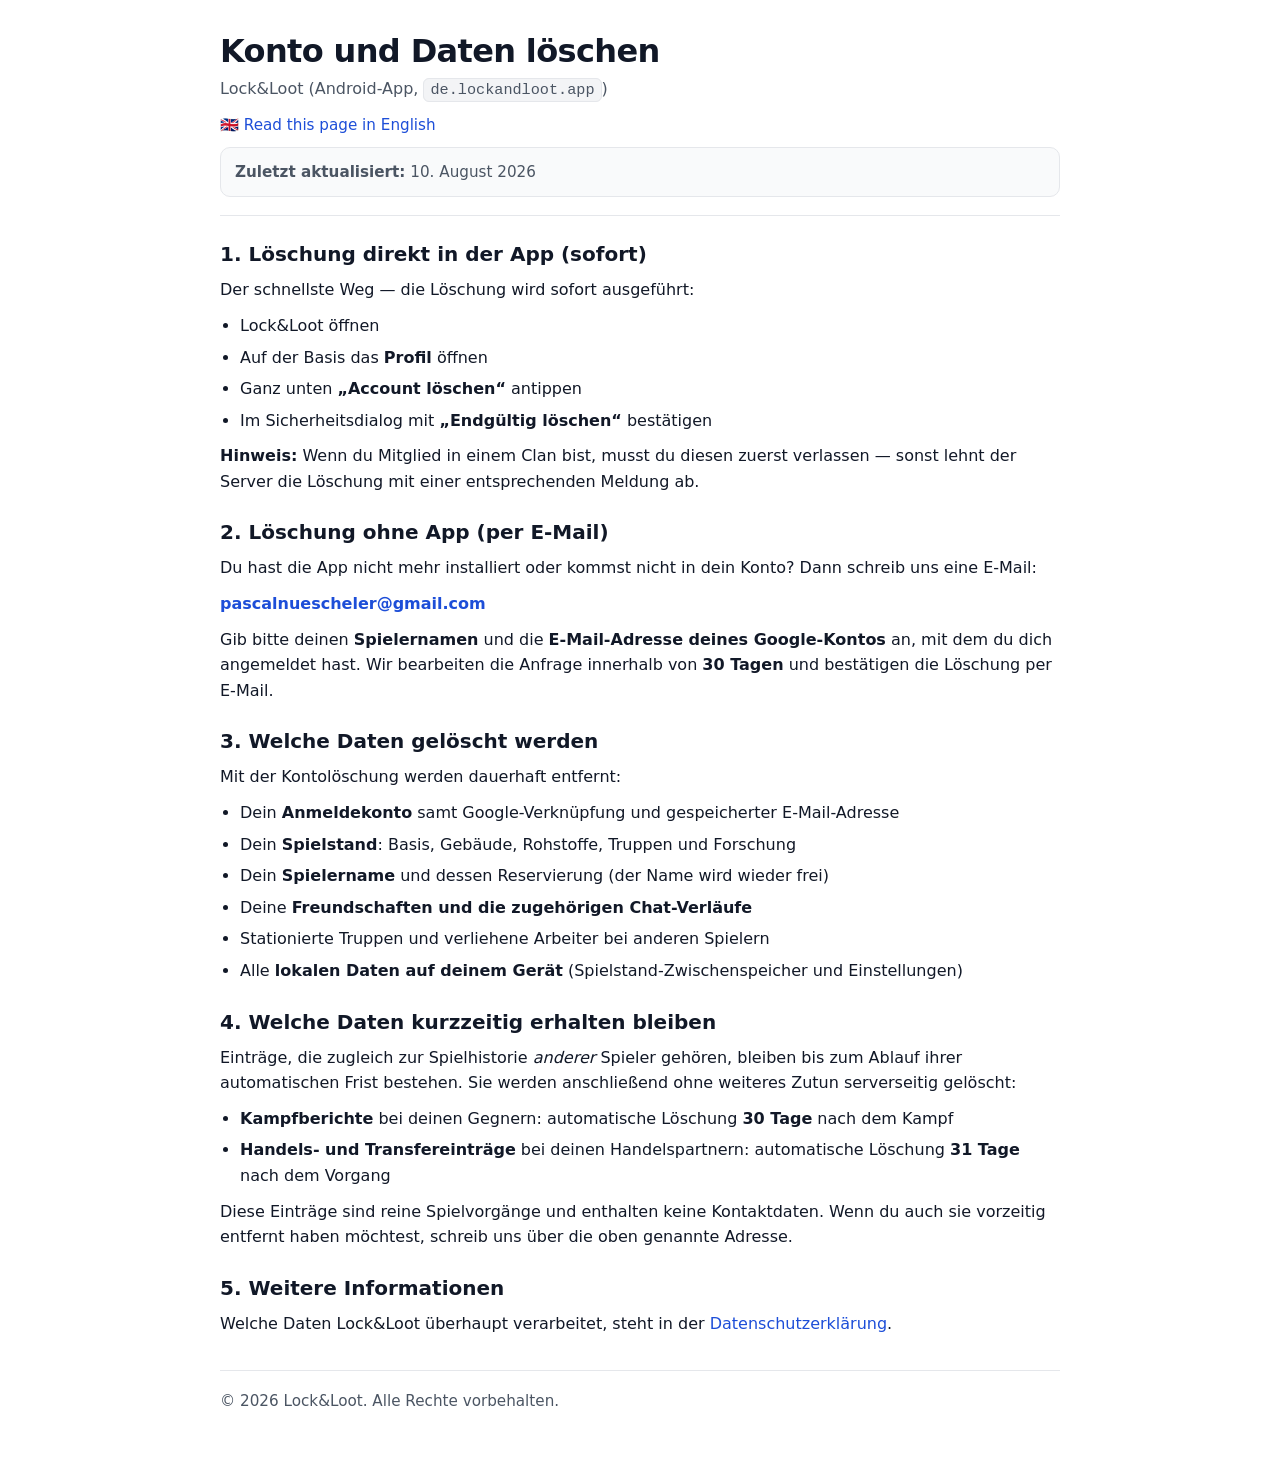
==== account-deletion/index.html @ 4d718bc0 "Seite zur Kontoloeschung (DE+EN) + exakte Aufbewahrungsfristen Google verlangt fuer Apps mit Kontoer" ====
<!doctype html>
<html lang="de">
<head>
  <meta charset="utf-8" />
  <meta name="viewport" content="width=device-width, initial-scale=1" />
  <meta name="robots" content="index,follow" />
  <title>Lock&amp;Loot – Konto und Daten löschen</title>
  <meta name="description" content="So löschst du dein Lock&Loot-Konto und alle zugehörigen Daten." />
  <link rel="stylesheet" href="../privacy-policy/style.css" />
</head>
<body>
  <div class="container">
    <header>
      <h1>Konto und Daten löschen</h1>
      <p class="subtitle">Lock&amp;Loot (Android-App, <code>de.lockandloot.app</code>)</p>
      <p class="lang-switch">🇬🇧 <a href="./en.html">Read this page in English</a></p>
      <div class="meta">
        <div><strong>Zuletzt aktualisiert:</strong> 10. August 2026</div>
      </div>
    </header>

    <main>
      <section id="in-app">
        <h2>1. Löschung direkt in der App (sofort)</h2>
        <p>
          Der schnellste Weg — die Löschung wird sofort ausgeführt:
        </p>
        <ul>
          <li>Lock&amp;Loot öffnen</li>
          <li>Auf der Basis das <strong>Profil</strong> öffnen</li>
          <li>Ganz unten <strong>„Account löschen“</strong> antippen</li>
          <li>Im Sicherheitsdialog mit <strong>„Endgültig löschen“</strong> bestätigen</li>
        </ul>
        <p>
          <strong>Hinweis:</strong> Wenn du Mitglied in einem Clan bist, musst du diesen zuerst verlassen —
          sonst lehnt der Server die Löschung mit einer entsprechenden Meldung ab.
        </p>
      </section>

      <section id="per-mail">
        <h2>2. Löschung ohne App (per E-Mail)</h2>
        <p>
          Du hast die App nicht mehr installiert oder kommst nicht in dein Konto? Dann schreib uns eine E-Mail:
        </p>
        <p>
          <strong>
            <a href="mailto:pascalnuescheler@gmail.com?subject=Konto%20l%C3%B6schen%20(Lock%26Loot)">pascalnuescheler@gmail.com</a>
          </strong>
        </p>
        <p>
          Gib bitte deinen <strong>Spielernamen</strong> und die <strong>E-Mail-Adresse deines Google-Kontos</strong> an,
          mit dem du dich angemeldet hast. Wir bearbeiten die Anfrage innerhalb von <strong>30 Tagen</strong>
          und bestätigen die Löschung per E-Mail.
        </p>
      </section>

      <section id="was-geloescht-wird">
        <h2>3. Welche Daten gelöscht werden</h2>
        <p>Mit der Kontolöschung werden dauerhaft entfernt:</p>
        <ul>
          <li>Dein <strong>Anmeldekonto</strong> samt Google-Verknüpfung und gespeicherter E-Mail-Adresse</li>
          <li>Dein <strong>Spielstand</strong>: Basis, Gebäude, Rohstoffe, Truppen und Forschung</li>
          <li>Dein <strong>Spielername</strong> und dessen Reservierung (der Name wird wieder frei)</li>
          <li>Deine <strong>Freundschaften und die zugehörigen Chat-Verläufe</strong></li>
          <li>Stationierte Truppen und verliehene Arbeiter bei anderen Spielern</li>
          <li>Alle <strong>lokalen Daten auf deinem Gerät</strong> (Spielstand-Zwischenspeicher und Einstellungen)</li>
        </ul>
      </section>

      <section id="was-bleibt">
        <h2>4. Welche Daten kurzzeitig erhalten bleiben</h2>
        <p>
          Einträge, die zugleich zur Spielhistorie <em>anderer</em> Spieler gehören, bleiben bis zum Ablauf ihrer
          automatischen Frist bestehen. Sie werden anschließend ohne weiteres Zutun serverseitig gelöscht:
        </p>
        <ul>
          <li><strong>Kampfberichte</strong> bei deinen Gegnern: automatische Löschung <strong>30 Tage</strong> nach dem Kampf</li>
          <li><strong>Handels- und Transfereinträge</strong> bei deinen Handelspartnern: automatische Löschung <strong>31 Tage</strong> nach dem Vorgang</li>
        </ul>
        <p>
          Diese Einträge sind reine Spielvorgänge und enthalten keine Kontaktdaten. Wenn du auch sie vorzeitig
          entfernt haben möchtest, schreib uns über die oben genannte Adresse.
        </p>
      </section>

      <section id="datenschutz">
        <h2>5. Weitere Informationen</h2>
        <p>
          Welche Daten Lock&amp;Loot überhaupt verarbeitet, steht in der
          <a href="../privacy-policy/">Datenschutzerklärung</a>.
        </p>
      </section>
    </main>

    <footer>
      <div>
        © <span id="year">2026</span> Lock&amp;Loot. Alle Rechte vorbehalten.
      </div>
      <script>
        (function () {
          var el = document.getElementById('year');
          if (el) el.textContent = String(new Date().getFullYear());
        })();
      </script>
    </footer>
  </div>
</body>
</html>
---- privacy-policy/style.css ----
/* Lock&Loot legal pages styles (simple, responsive, GitHub Pages friendly) */

:root {
  --bg: #ffffff;
  --fg: #111827;
  --muted: #4b5563;
  --border: #e5e7eb;
  --link: #1d4ed8;
  --link-hover: #1e40af;
  --card: #f9fafb;
}

* {
  box-sizing: border-box;
}

html, body {
  height: 100%;
}

body {
  margin: 0;
  font-family: system-ui, -apple-system, Segoe UI, Roboto, Helvetica, Arial, "Apple Color Emoji", "Segoe UI Emoji";
  color: var(--fg);
  background: var(--bg);
  line-height: 1.6;
}

a {
  color: var(--link);
  text-decoration: none;
}

a:hover, a:focus {
  color: var(--link-hover);
  text-decoration: underline;
}

.container {
  max-width: 880px;
  margin: 0 auto;
  padding: 32px 20px 56px;
}

header {
  padding-bottom: 18px;
  border-bottom: 1px solid var(--border);
  margin-bottom: 26px;
}

h1 {
  margin: 0 0 6px;
  font-size: 2rem;
  line-height: 1.2;
  letter-spacing: -0.02em;
}

.subtitle {
  margin: 0;
  color: var(--muted);
}

.lang-switch {
  margin: 10px 0 0;
  font-size: 0.95rem;
}

.meta {
  margin-top: 10px;
  padding: 12px 14px;
  background: var(--card);
  border: 1px solid var(--border);
  border-radius: 10px;
  color: var(--muted);
  font-size: 0.95rem;
}

main section {
  margin: 26px 0;
}

h2 {
  margin: 0 0 10px;
  font-size: 1.25rem;
  line-height: 1.25;
}

p {
  margin: 10px 0;
}

ul {
  margin: 10px 0 10px 20px;
  padding: 0;
}

li {
  margin: 6px 0;
}

code {
  font-family: ui-monospace, SFMono-Regular, Menlo, Monaco, Consolas, "Liberation Mono", "Courier New", monospace;
  font-size: 0.95em;
  background: #f3f4f6;
  border: 1px solid var(--border);
  padding: 2px 6px;
  border-radius: 6px;
}

footer {
  margin-top: 34px;
  padding-top: 18px;
  border-top: 1px solid var(--border);
  color: var(--muted);
  font-size: 0.95rem;
}

@media (max-width: 520px) {
  .container {
    padding: 24px 16px 44px;
  }

  h1 {
    font-size: 1.65rem;
  }
}
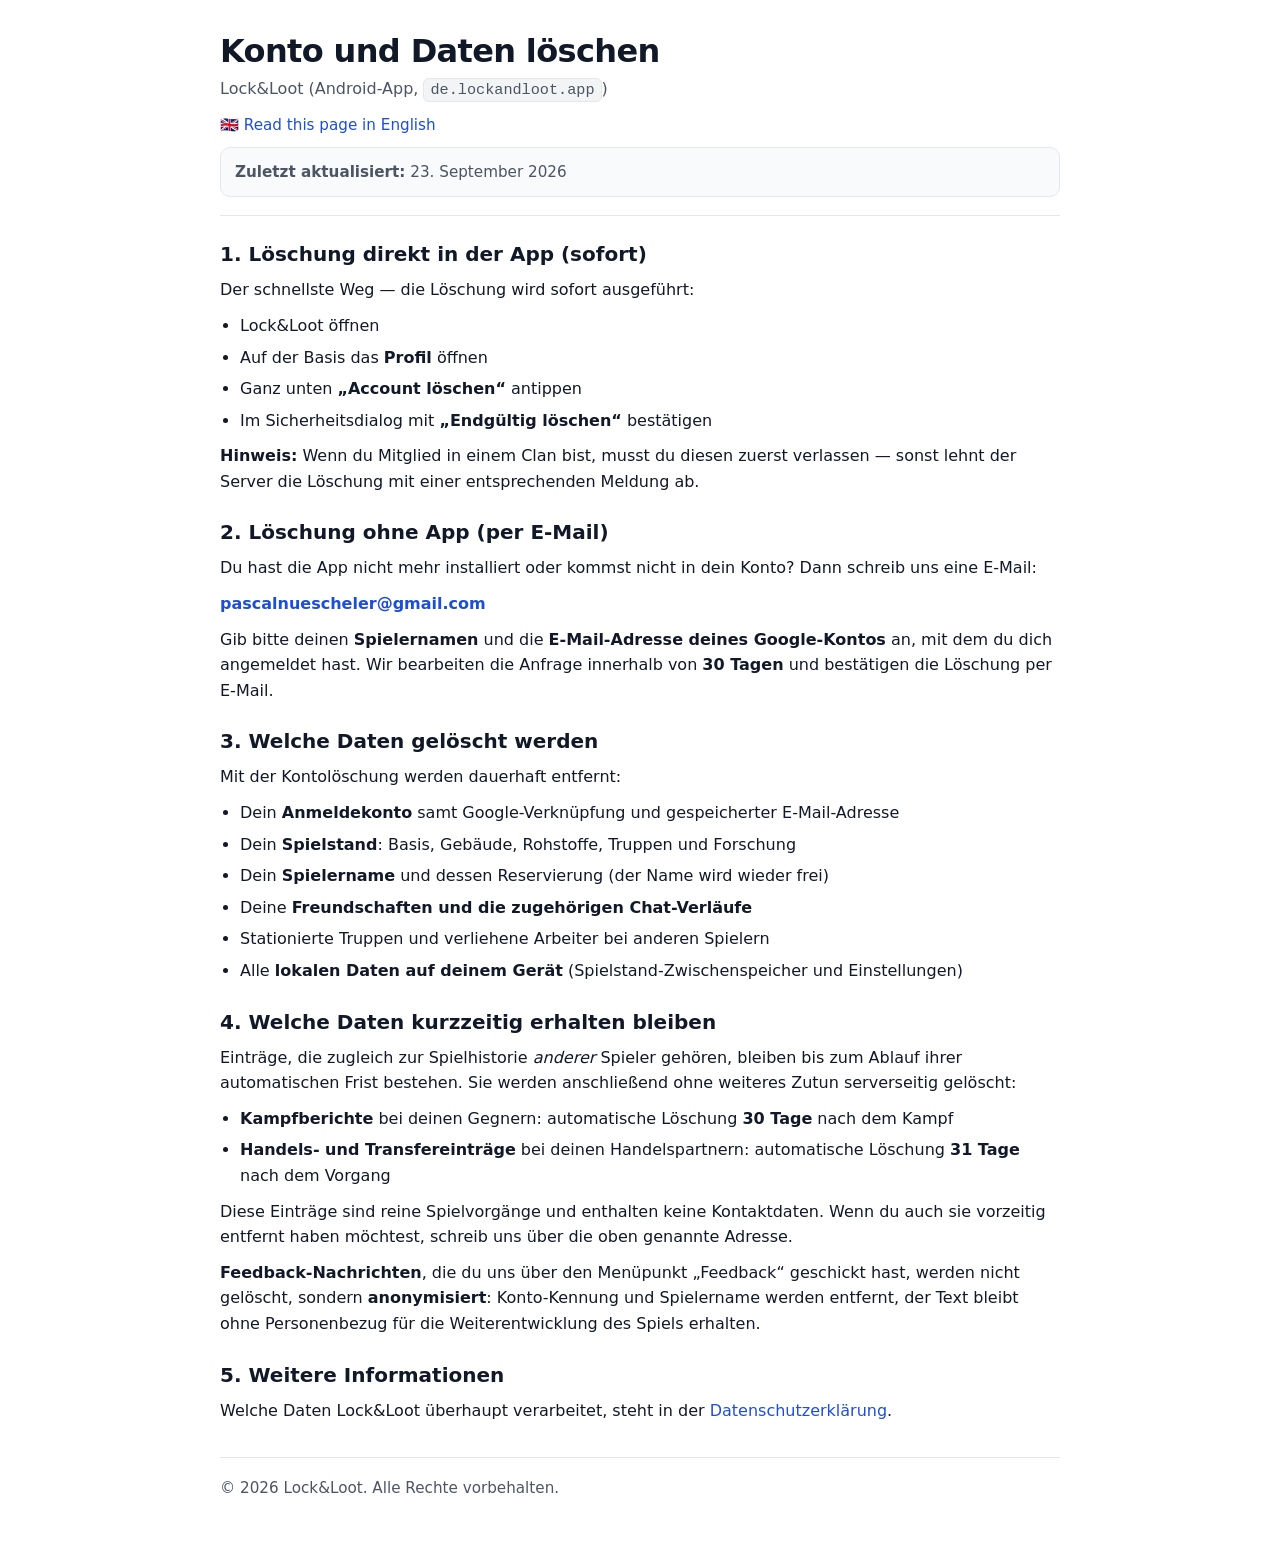
==== commit 3136b88d: "Datenschutz + Kontoloeschung: Feedback an die Entwickler (DE + EN) Neuer Punkt 4 d) "Feedback an die" ====
--- a/account-deletion/index.html
+++ b/account-deletion/index.html
@@ -15,7 +15,7 @@
       <p class="subtitle">Lock&amp;Loot (Android-App, <code>de.lockandloot.app</code>)</p>
       <p class="lang-switch">🇬🇧 <a href="./en.html">Read this page in English</a></p>
       <div class="meta">
-        <div><strong>Zuletzt aktualisiert:</strong> 10. August 2026</div>
+        <div><strong>Zuletzt aktualisiert:</strong> 23. September 2026</div>
       </div>
     </header>
 
@@ -81,6 +81,11 @@
           Diese Einträge sind reine Spielvorgänge und enthalten keine Kontaktdaten. Wenn du auch sie vorzeitig
           entfernt haben möchtest, schreib uns über die oben genannte Adresse.
         </p>
+        <p>
+          <strong>Feedback-Nachrichten</strong>, die du uns über den Menüpunkt „Feedback“ geschickt hast, werden
+          nicht gelöscht, sondern <strong>anonymisiert</strong>: Konto-Kennung und Spielername werden entfernt,
+          der Text bleibt ohne Personenbezug für die Weiterentwicklung des Spiels erhalten.
+        </p>
       </section>
 
       <section id="datenschutz">
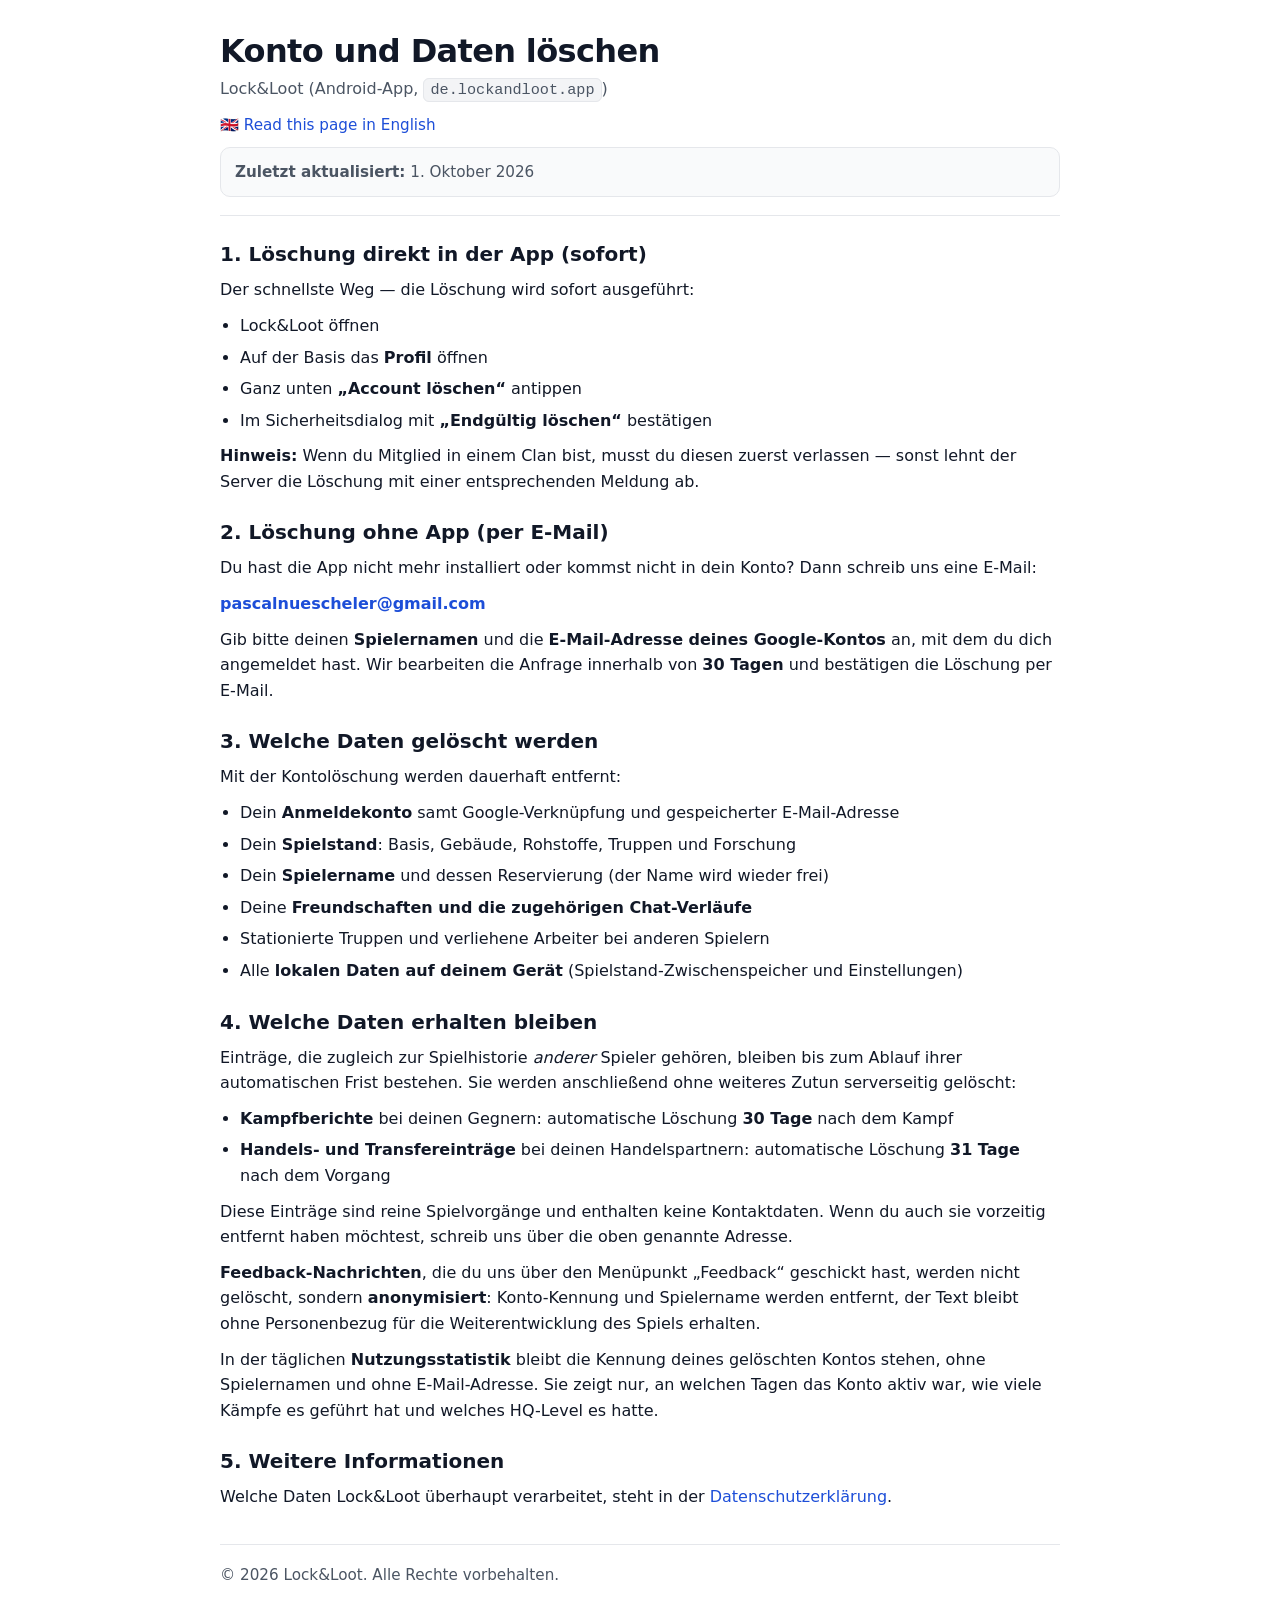
==== commit 13984f0b: "Datenschutz + Kontoloeschung: Nutzungszeitpunkte und Nutzungsstatistik (CR-015), DE + EN Co-Authored" ====
--- a/account-deletion/index.html
+++ b/account-deletion/index.html
@@ -15,7 +15,7 @@
       <p class="subtitle">Lock&amp;Loot (Android-App, <code>de.lockandloot.app</code>)</p>
       <p class="lang-switch">🇬🇧 <a href="./en.html">Read this page in English</a></p>
       <div class="meta">
-        <div><strong>Zuletzt aktualisiert:</strong> 23. September 2026</div>
+        <div><strong>Zuletzt aktualisiert:</strong> 1. Oktober 2026</div>
       </div>
     </header>
 
@@ -68,7 +68,7 @@
       </section>
 
       <section id="was-bleibt">
-        <h2>4. Welche Daten kurzzeitig erhalten bleiben</h2>
+        <h2>4. Welche Daten erhalten bleiben</h2>
         <p>
           Einträge, die zugleich zur Spielhistorie <em>anderer</em> Spieler gehören, bleiben bis zum Ablauf ihrer
           automatischen Frist bestehen. Sie werden anschließend ohne weiteres Zutun serverseitig gelöscht:
@@ -85,6 +85,11 @@
           <strong>Feedback-Nachrichten</strong>, die du uns über den Menüpunkt „Feedback“ geschickt hast, werden
           nicht gelöscht, sondern <strong>anonymisiert</strong>: Konto-Kennung und Spielername werden entfernt,
           der Text bleibt ohne Personenbezug für die Weiterentwicklung des Spiels erhalten.
+        </p>
+        <p>
+          In der täglichen <strong>Nutzungsstatistik</strong> bleibt die Kennung deines gelöschten Kontos
+          stehen, ohne Spielernamen und ohne E-Mail-Adresse. Sie zeigt nur, an welchen Tagen das Konto aktiv
+          war, wie viele Kämpfe es geführt hat und welches HQ-Level es hatte.
         </p>
       </section>
 
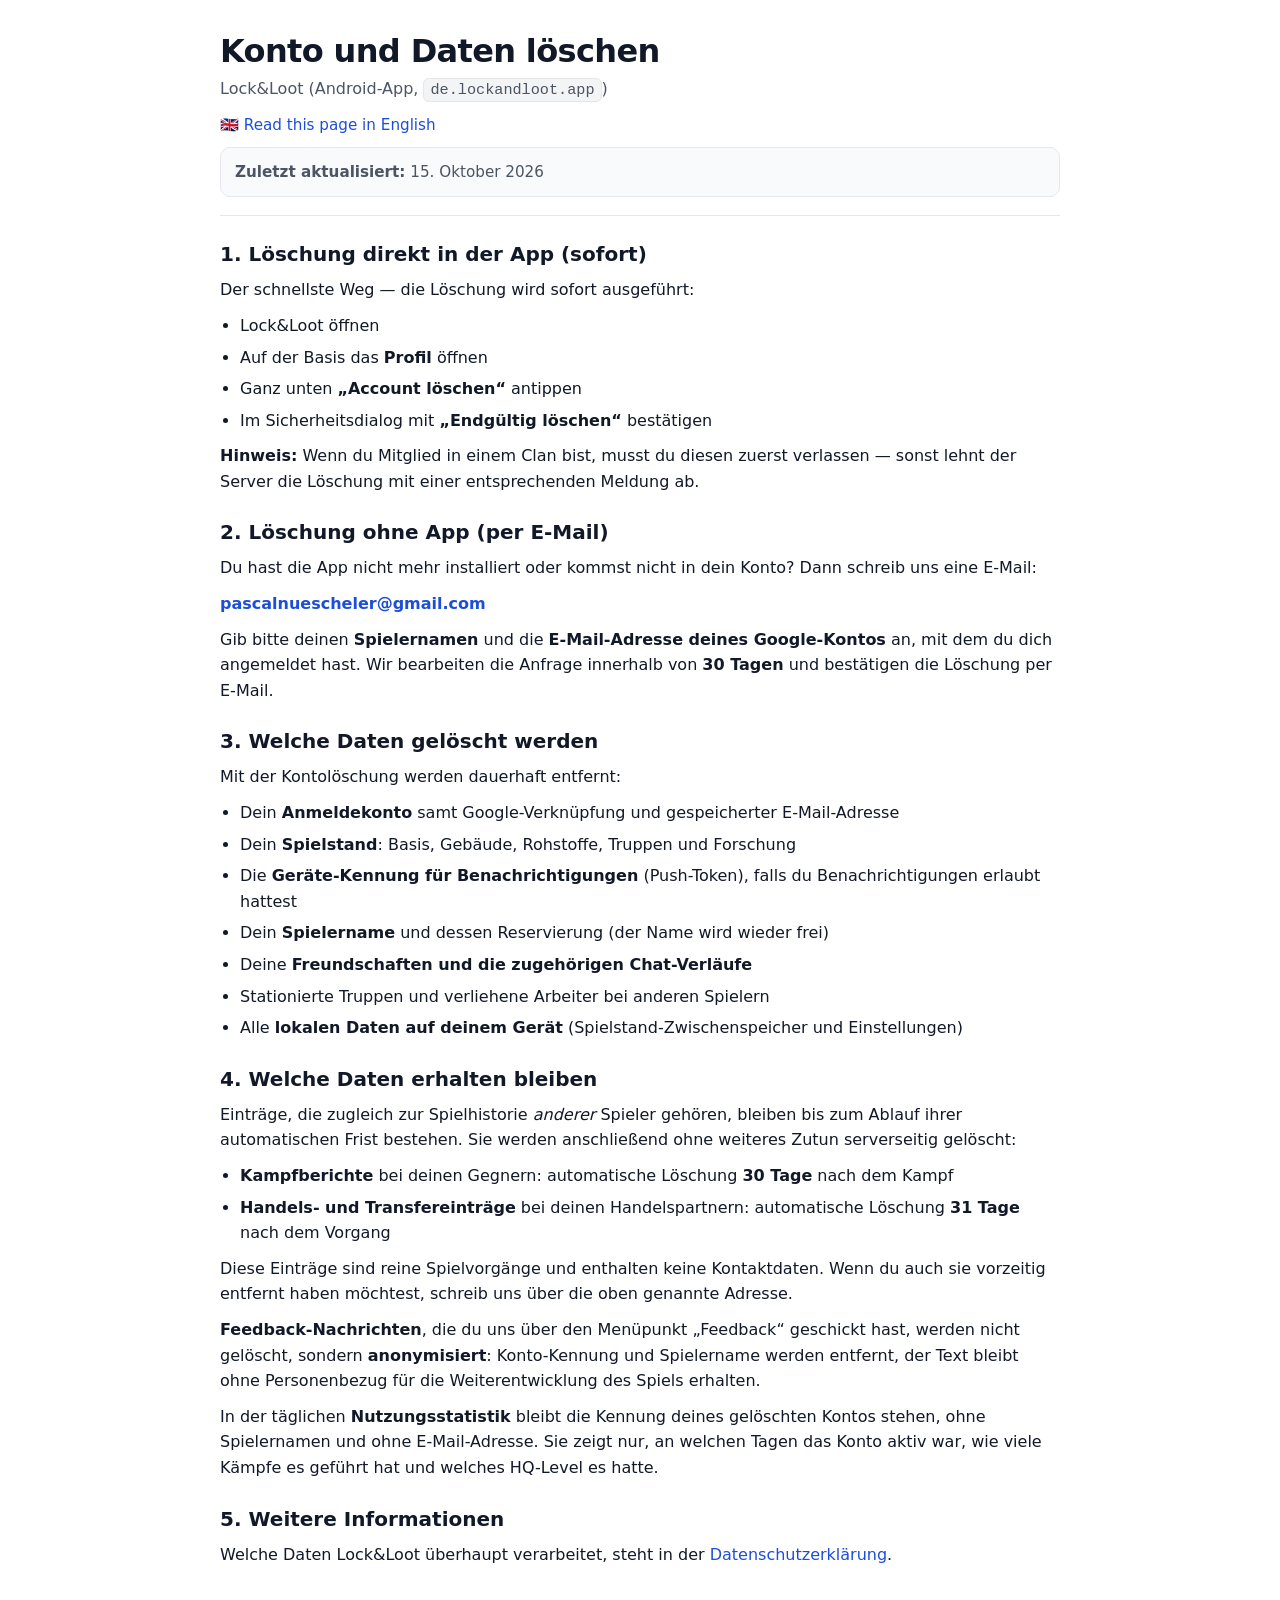
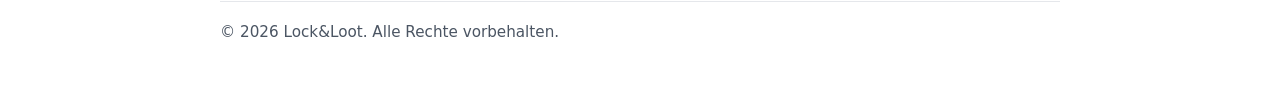
==== commit 54c98127: "Datenschutz + Kontoloeschung: Benachrichtigungen / Push-Token (CR-025), DE + EN Abschnitt 4 g (Fireb" ====
--- a/account-deletion/index.html
+++ b/account-deletion/index.html
@@ -15,7 +15,7 @@
       <p class="subtitle">Lock&amp;Loot (Android-App, <code>de.lockandloot.app</code>)</p>
       <p class="lang-switch">🇬🇧 <a href="./en.html">Read this page in English</a></p>
       <div class="meta">
-        <div><strong>Zuletzt aktualisiert:</strong> 1. Oktober 2026</div>
+        <div><strong>Zuletzt aktualisiert:</strong> 15. Oktober 2026</div>
       </div>
     </header>
 
@@ -60,6 +60,7 @@
         <ul>
           <li>Dein <strong>Anmeldekonto</strong> samt Google-Verknüpfung und gespeicherter E-Mail-Adresse</li>
           <li>Dein <strong>Spielstand</strong>: Basis, Gebäude, Rohstoffe, Truppen und Forschung</li>
+          <li>Die <strong>Geräte-Kennung für Benachrichtigungen</strong> (Push-Token), falls du Benachrichtigungen erlaubt hattest</li>
           <li>Dein <strong>Spielername</strong> und dessen Reservierung (der Name wird wieder frei)</li>
           <li>Deine <strong>Freundschaften und die zugehörigen Chat-Verläufe</strong></li>
           <li>Stationierte Truppen und verliehene Arbeiter bei anderen Spielern</li>
